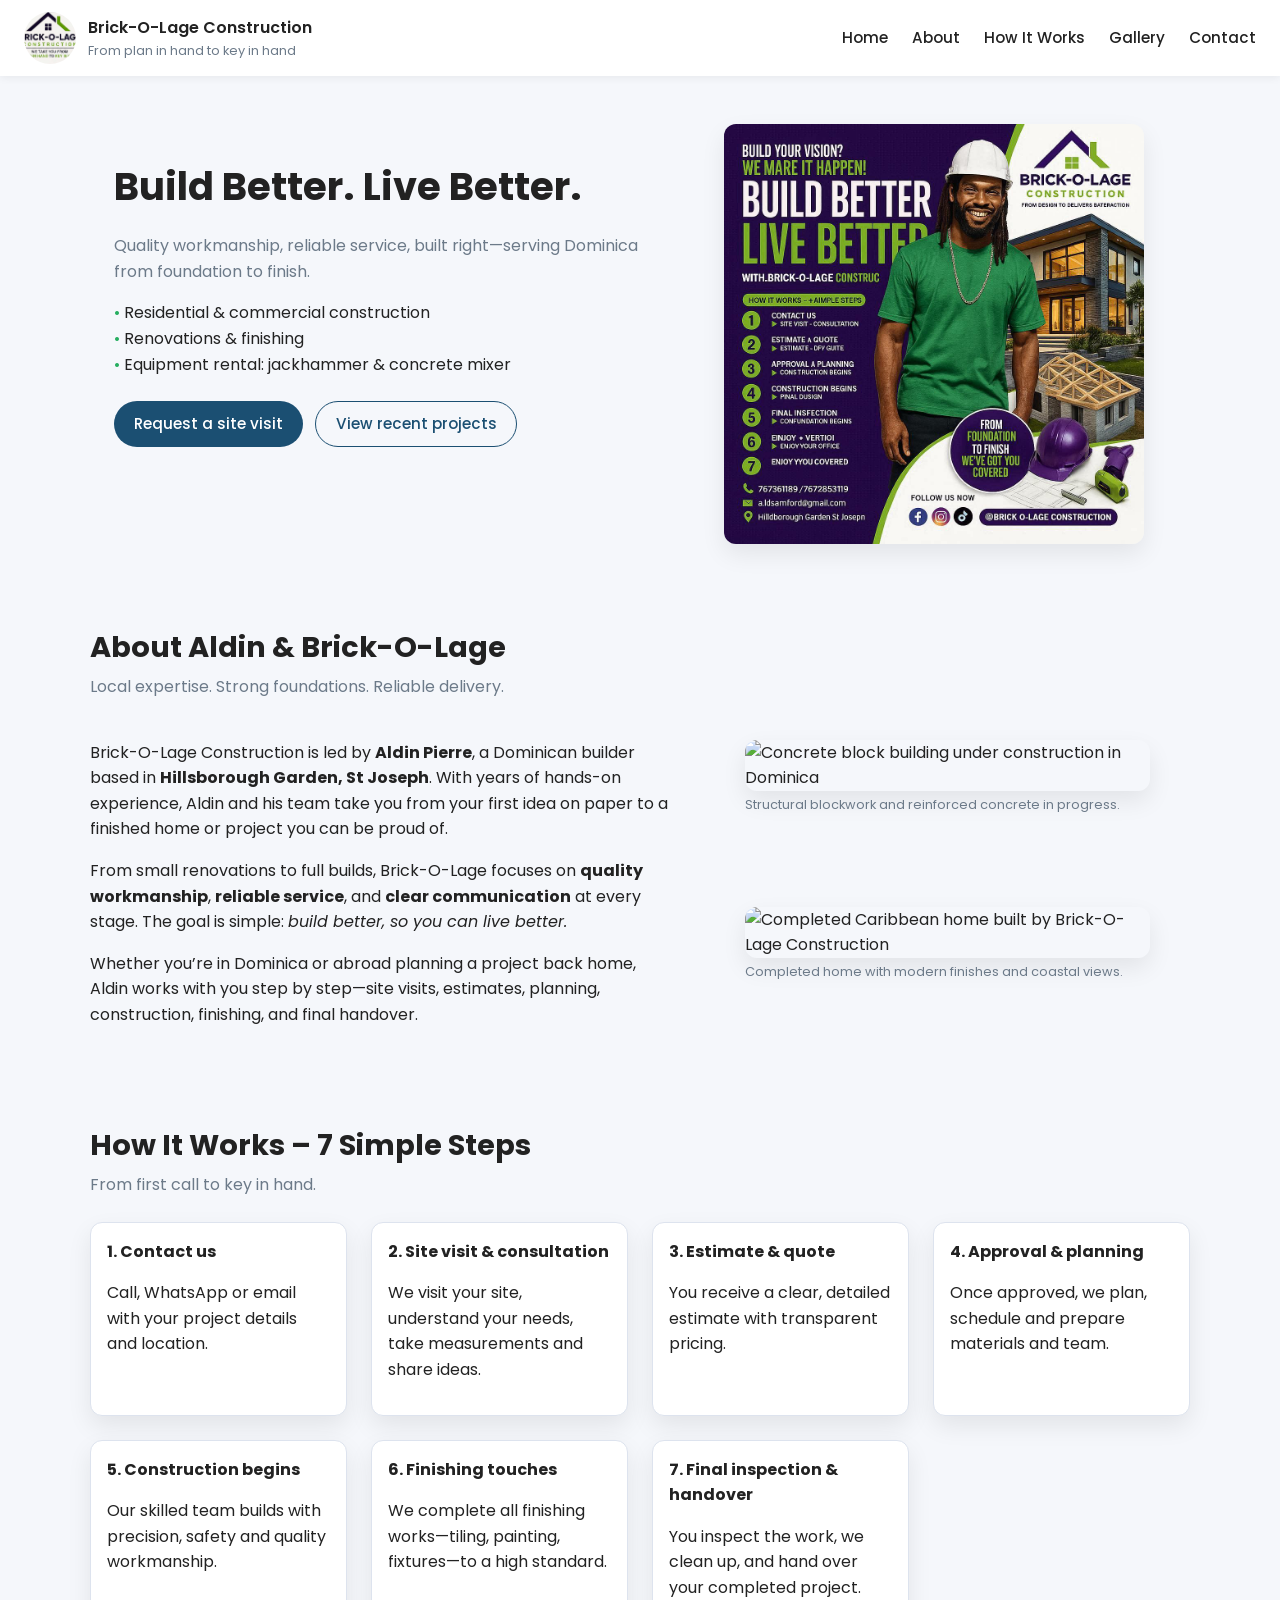
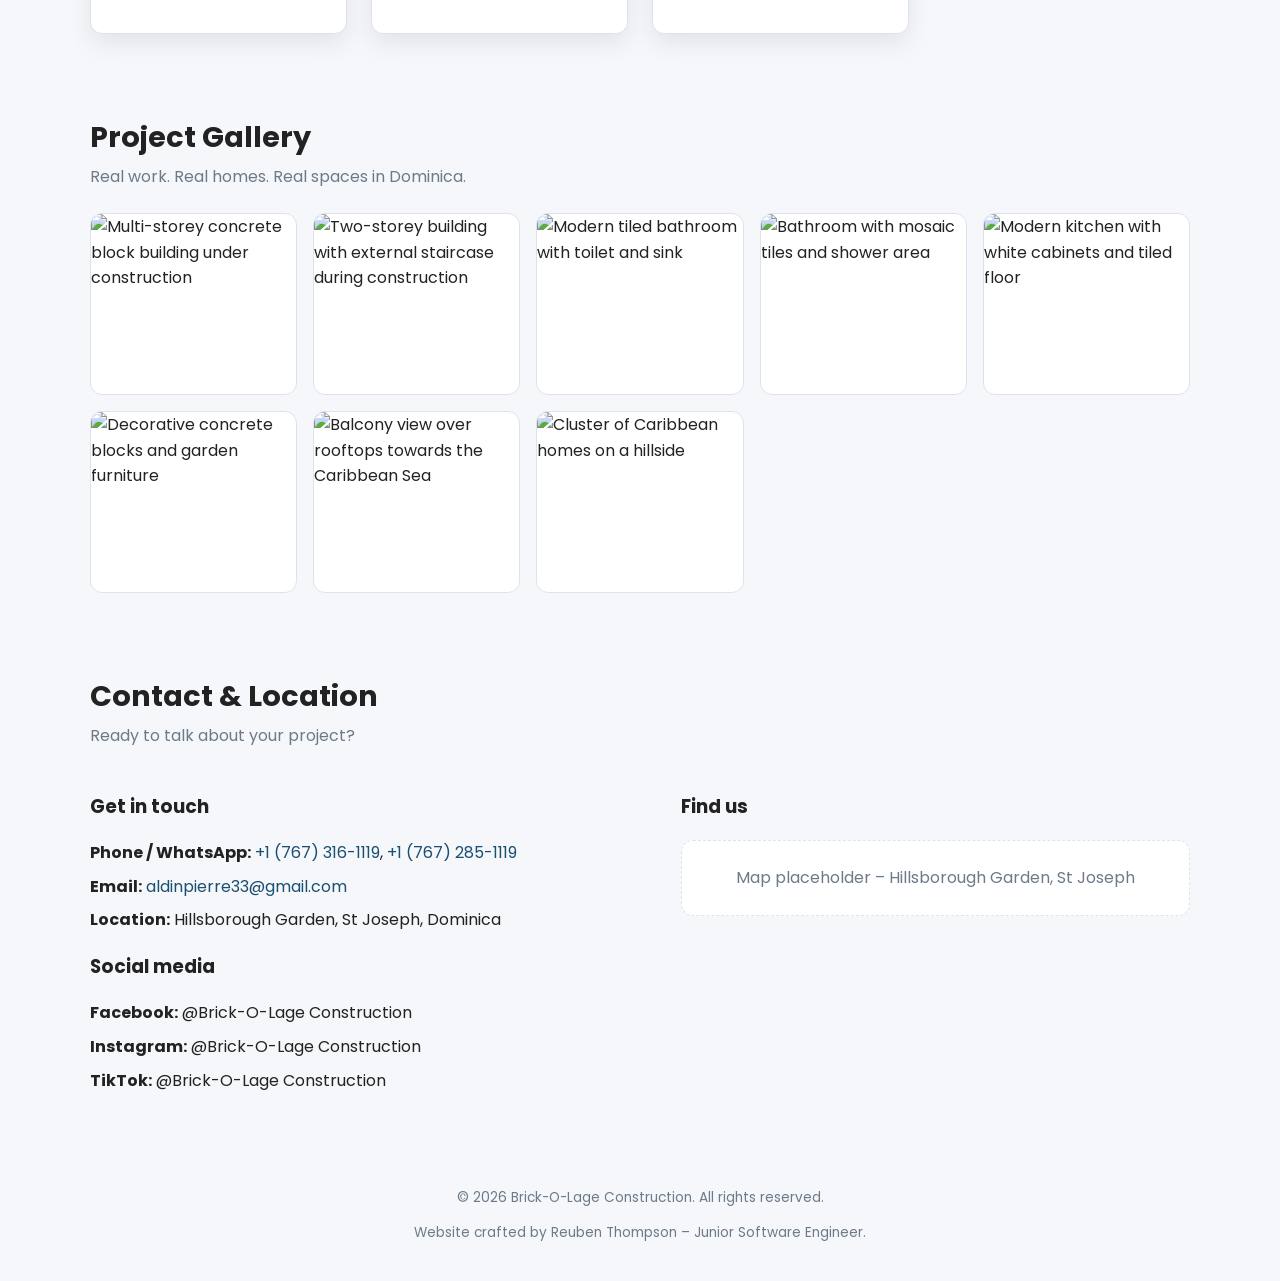
==== index.html @ b5d7af3f "initial commit" ====
<!DOCTYPE html>
<html lang="en">
<head>
  <meta charset="UTF-8" />
  <meta name="viewport" content="width=device-width, initial-scale=1.0" />
  <title>Brick-O-Lage Construction | Dominica</title>
  <meta name="description" content="Brick-O-Lage Construction in Dominica. Quality workmanship, reliable service, from plan in hand to key in hand." />

  <!-- Basic fonts -->
  <link rel="preconnect" href="https://fonts.googleapis.com">
  <link rel="preconnect" href="https://fonts.gstatic.com" crossorigin>
  <link href="https://fonts.googleapis.com/css2?family=Poppins:wght@300;400;500;600;700&display=swap" rel="stylesheet">

  <link rel="stylesheet" href="styles.css" />
</head>
<body>
  <header class="site-header">
    <div class="logo-area">
      <!-- Replace src with your logo image file name -->
      <img src="imgs/logo.jpeg" alt="Brick-O-Lage Construction logo" class="logo-img">
      <div class="logo-text">
        <span class="brand-name">Brick-O-Lage Construction</span>
        <span class="brand-tagline">From plan in hand to key in hand</span>
      </div>
    </div>

    <button class="nav-toggle" aria-label="Open navigation menu" aria-expanded="false">
      <span class="nav-toggle-bar"></span>
      <span class="nav-toggle-bar"></span>
      <span class="nav-toggle-bar"></span>
    </button>

    <nav class="main-nav" aria-label="Primary">
      <ul>
        <li><a href="#home">Home</a></li>
        <li><a href="#about">About</a></li>
        <li><a href="#steps">How It Works</a></li>
        <li><a href="#gallery">Gallery</a></li>
        <li><a href="#contact">Contact</a></li>
      </ul>
    </nav>
  </header>

  <main>
    <!-- HERO / HOME -->
    <section id="home" class="hero" aria-labelledby="hero-title">
      <div class="hero-content">
        <h1 id="hero-title">Build Better. Live Better.</h1>
        <p class="hero-subtitle">
          Quality workmanship, reliable service, built right—serving Dominica from foundation to finish.
        </p>
        <ul class="hero-highlights">
          <li>Residential & commercial construction</li>
          <li>Renovations & finishing</li>
          <li>Equipment rental: jackhammer & concrete mixer</li>
        </ul>
        <div class="hero-cta">
          <a href="#contact" class="btn btn-primary">Request a site visit</a>
          <a href="#gallery" class="btn btn-outline">View recent projects</a>
        </div>
      </div>

      <div class="hero-image">
        <!-- Use one of the promo posters or a strong project photo -->
        <img src="imgs/aldin-ai-flyer.jpg" alt="Brick-O-Lage Construction promotional poster showing quality workmanship and 7 simple steps">
      </div>
    </section>

    <!-- ABOUT -->
    <section id="about" class="section about" aria-labelledby="about-title">
      <div class="section-inner">
        <div class="section-header">
          <h2 id="about-title">About Aldin & Brick-O-Lage</h2>
          <p class="section-tagline">Local expertise. Strong foundations. Reliable delivery.</p>
        </div>

        <div class="about-grid">
          <div class="about-text">
            <p>
              Brick-O-Lage Construction is led by <strong>Aldin Pierre</strong>, a Dominican builder
              based in <strong>Hillsborough Garden, St Joseph</strong>. With years of hands-on experience,
              Aldin and his team take you from your first idea on paper to a finished home or project
              you can be proud of.
            </p>
            <p>
              From small renovations to full builds, Brick-O-Lage focuses on
              <strong>quality workmanship</strong>, <strong>reliable service</strong>, and
              <strong>clear communication</strong> at every stage. The goal is simple:
              <em>build better, so you can live better.</em>
            </p>
            <p>
              Whether you’re in Dominica or abroad planning a project back home, Aldin works with you
              step by step—site visits, estimates, planning, construction, finishing, and final handover.
            </p>
          </div>

          <div class="about-image-group">
            <figure class="about-image">
              <img src="images/site-under-construction-1.jpg" alt="Concrete block building under construction in Dominica">
              <figcaption>Structural blockwork and reinforced concrete in progress.</figcaption>
            </figure>
            <figure class="about-image">
              <img src="images/finished-home-1.jpg" alt="Completed Caribbean home built by Brick-O-Lage Construction">
              <figcaption>Completed home with modern finishes and coastal views.</figcaption>
            </figure>
          </div>
        </div>
      </div>
    </section>

    <!-- 7 SIMPLE STEPS -->
    <section id="steps" class="section steps" aria-labelledby="steps-title">
      <div class="section-inner">
        <div class="section-header">
          <h2 id="steps-title">How It Works – 7 Simple Steps</h2>
          <p class="section-tagline">From first call to key in hand.</p>
        </div>

        <ol class="steps-list">
          <li>
            <h3>1. Contact us</h3>
            <p>Call, WhatsApp or email with your project details and location.</p>
          </li>
          <li>
            <h3>2. Site visit & consultation</h3>
            <p>We visit your site, understand your needs, take measurements and share ideas.</p>
          </li>
          <li>
            <h3>3. Estimate & quote</h3>
            <p>You receive a clear, detailed estimate with transparent pricing.</p>
          </li>
          <li>
            <h3>4. Approval & planning</h3>
            <p>Once approved, we plan, schedule and prepare materials and team.</p>
          </li>
          <li>
            <h3>5. Construction begins</h3>
            <p>Our skilled team builds with precision, safety and quality workmanship.</p>
          </li>
          <li>
            <h3>6. Finishing touches</h3>
            <p>We complete all finishing works—tiling, painting, fixtures—to a high standard.</p>
          </li>
          <li>
            <h3>7. Final inspection & handover</h3>
            <p>You inspect the work, we clean up, and hand over your completed project.</p>
          </li>
        </ol>
      </div>
    </section>

    <!-- GALLERY -->
    <section id="gallery" class="section gallery" aria-labelledby="gallery-title">
      <div class="section-inner">
        <div class="section-header">
          <h2 id="gallery-title">Project Gallery</h2>
          <p class="section-tagline">Real work. Real homes. Real spaces in Dominica.</p>
        </div>

        <div class="gallery-grid">
          <!-- Use your uploaded images, mapped to filenames in /images -->
          <figure class="gallery-item">
            <img src="images/construction-structure-1.jpg" alt="Multi-storey concrete block building under construction">
          </figure>
          <figure class="gallery-item">
            <img src="images/construction-structure-2.jpg" alt="Two-storey building with external staircase during construction">
          </figure>
          <figure class="gallery-item">
            <img src="images/interior-bathroom-1.jpg" alt="Modern tiled bathroom with toilet and sink">
          </figure>
          <figure class="gallery-item">
            <img src="images/interior-bathroom-2.jpg" alt="Bathroom with mosaic tiles and shower area">
          </figure>
          <figure class="gallery-item">
            <img src="images/interior-kitchen-1.jpg" alt="Modern kitchen with white cabinets and tiled floor">
          </figure>
          <figure class="gallery-item">
            <img src="images-decorative-blocks-1.jpg" alt="Decorative concrete blocks and garden furniture">
          </figure>
          <figure class="gallery-item">
            <img src="images-coastal-view-1.jpg" alt="Balcony view over rooftops towards the Caribbean Sea">
          </figure>
          <figure class="gallery-item">
            <img src="images-residential-homes-1.jpg" alt="Cluster of Caribbean homes on a hillside">
          </figure>
        </div>
      </div>

      <!-- Lightbox modal -->
      <div class="lightbox" aria-hidden="true">
        <button class="lightbox-close" aria-label="Close image">&times;</button>
        <img src="" alt="" class="lightbox-image">
      </div>
    </section>

    <!-- CONTACT -->
    <section id="contact" class="section contact" aria-labelledby="contact-title">
      <div class="section-inner">
        <div class="section-header">
          <h2 id="contact-title">Contact & Location</h2>
          <p class="section-tagline">Ready to talk about your project?</p>
        </div>

        <div class="contact-grid">
          <div class="contact-details">
            <h3>Get in touch</h3>
            <ul class="contact-list">
              <li>
                <strong>Phone / WhatsApp:</strong>
                <a href="tel:+17673161119">+1 (767) 316-1119</a>,
                <a href="tel:+17672851119">+1 (767) 285-1119</a>
              </li>
              <li>
                <strong>Email:</strong>
                <a href="mailto:aldinpierre33@gmail.com">aldinpierre33@gmail.com</a>
              </li>
              <li>
                <strong>Location:</strong>
                Hillsborough Garden, St Joseph, Dominica
              </li>
            </ul>

            <h3>Social media</h3>
            <ul class="social-list">
              <li><strong>Facebook:</strong> @Brick-O-Lage Construction</li>
              <li><strong>Instagram:</strong> @Brick-O-Lage Construction</li>
              <li><strong>TikTok:</strong> @Brick-O-Lage Construction</li>
            </ul>
          </div>

          <div class="contact-map">
            <h3>Find us</h3>
            <!-- You can later embed a real Google Map iframe -->
            <div class="map-placeholder" aria-hidden="true">
              <span>Map placeholder – Hillsborough Garden, St Joseph</span>
            </div>
          </div>
        </div>
      </div>
    </section>
  </main>

  <footer class="site-footer">
    <p>&copy; <span id="year"></span> Brick-O-Lage Construction. All rights reserved.</p>
    <p>Website crafted by Reuben Thompson – Junior Software Engineer.</p>
  </footer>

  <script src="script.js"></script>
</body>
</html>
---- styles.css ----
:root {
  --color-bg: #f5f7fb;
  --color-surface: #ffffff;
  --color-primary: #1b4f72; /* deep blue */
  --color-accent: #27ae60;  /* green */
  --color-text: #222222;
  --color-muted: #6c7a89;
  --color-border: #dde3ee;

  --radius-sm: 6px;
  --radius-md: 12px;
  --shadow-soft: 0 10px 25px rgba(0, 0, 0, 0.08);
}

*,
*::before,
*::after {
  box-sizing: border-box;
}

html {
  scroll-behavior: smooth;
}

body {
  margin: 0;
  font-family: "Poppins", system-ui, -apple-system, BlinkMacSystemFont, "Segoe UI", sans-serif;
  background-color: var(--color-bg);
  color: var(--color-text);
  line-height: 1.6;
}

/* HEADER & NAV */

.site-header {
  position: sticky;
  top: 0;
  z-index: 1000;
  display: flex;
  align-items: center;
  justify-content: space-between;
  padding: 0.75rem 1.5rem;
  background-color: var(--color-surface);
  box-shadow: 0 2px 8px rgba(0, 0, 0, 0.06);
}

.logo-area {
  display: flex;
  align-items: center;
  gap: 0.75rem;
}

.logo-img {
  width: 52px;
  height: 52px;
  border-radius: 50%;
  object-fit: cover;
}

.logo-text {
  display: flex;
  flex-direction: column;
}

.brand-name {
  font-weight: 600;
  font-size: 1rem;
}

.brand-tagline {
  font-size: 0.8rem;
  color: var(--color-muted);
}

.main-nav ul {
  display: flex;
  align-items: center;
  gap: 1.5rem;
  list-style: none;
  margin: 0;
  padding: 0;
}

.main-nav a {
  text-decoration: none;
  color: var(--color-text);
  font-weight: 500;
  font-size: 0.95rem;
}

.main-nav a:hover,
.main-nav a:focus {
  color: var(--color-primary);
}

/* Hamburger */

.nav-toggle {
  display: none;
  background: none;
  border: none;
  padding: 0.4rem;
  cursor: pointer;
}

.nav-toggle-bar {
  display: block;
  width: 22px;
  height: 2px;
  margin: 4px 0;
  background-color: var(--color-text);
  border-radius: 999px;
}

/* HERO */

.hero {
  display: grid;
  grid-template-columns: minmax(0, 1.2fr) minmax(0, 1fr);
  gap: 2rem;
  padding: 3rem 1.5rem 2.5rem;
  max-width: 1100px;
  margin: 0 auto;
}

.hero-content h1 {
  font-size: clamp(2.2rem, 3vw, 2.8rem);
  margin-bottom: 0.5rem;
}

.hero-subtitle {
  color: var(--color-muted);
  margin-bottom: 1rem;
}

.hero-highlights {
  list-style: none;
  padding: 0;
  margin: 0 0 1.5rem;
  color: var(--color-text);
}

.hero-highlights li::before {
  content: "• ";
  color: var(--color-accent);
}

.hero-cta {
  display: flex;
  flex-wrap: wrap;
  gap: 0.75rem;
}

.btn {
  display: inline-flex;
  align-items: center;
  justify-content: center;
  padding: 0.6rem 1.2rem;
  border-radius: 999px;
  font-weight: 500;
  font-size: 0.95rem;
  text-decoration: none;
  border: 1px solid transparent;
  cursor: pointer;
}

.btn-primary {
  background-color: var(--color-primary);
  color: #ffffff;
}

.btn-outline {
  background-color: transparent;
  color: var(--color-primary);
  border-color: var(--color-primary);
}

.btn:hover,
.btn:focus {
  filter: brightness(1.05);
}

.hero-image {
  display: flex;
  align-items: center;
  justify-content: center;
}

.hero-image img {
  width: 100%;
  max-width: 420px;
  border-radius: var(--radius-md);
  box-shadow: var(--shadow-soft);
}

/* SECTIONS */

.section {
  padding: 2.5rem 1.5rem;
}

.section-inner {
  max-width: 1100px;
  margin: 0 auto;
}

.section-header {
  margin-bottom: 1.5rem;
}

.section-header h2 {
  font-size: 1.8rem;
  margin: 0 0 0.25rem;
}

.section-tagline {
  margin: 0;
  color: var(--color-muted);
}

/* ABOUT */

.about-grid {
  display: grid;
  grid-template-columns: minmax(0, 1.2fr) minmax(0, 1fr);
  gap: 2rem;
}

.about-text p {
  margin-bottom: 0.9rem;
}

.about-image-group {
  display: grid;
  gap: 1rem;
}

.about-image img {
  width: 100%;
  border-radius: var(--radius-md);
  box-shadow: var(--shadow-soft);
}

.about-image figcaption {
  font-size: 0.8rem;
  color: var(--color-muted);
  margin-top: 0.25rem;
}

/* STEPS */

.steps-list {
  list-style: none;
  padding: 0;
  margin: 0;
  display: grid;
  grid-template-columns: repeat(auto-fit, minmax(220px, 1fr));
  gap: 1.5rem;
}

.steps-list li {
  background-color: var(--color-surface);
  border-radius: var(--radius-md);
  padding: 1rem;
  box-shadow: var(--shadow-soft);
  border: 1px solid var(--color-border);
}

.steps-list h3 {
  margin-top: 0;
  margin-bottom: 0.4rem;
  font-size: 1rem;
}

/* GALLERY */

.gallery-grid {
  display: grid;
  grid-template-columns: repeat(auto-fit, minmax(180px, 1fr));
  gap: 1rem;
}

.gallery-item {
  margin: 0;
  border-radius: var(--radius-md);
  overflow: hidden;
  cursor: pointer;
  border: 1px solid var(--color-border);
  background-color: var(--color-surface);
}

.gallery-item img {
  width: 100%;
  height: 180px;
  object-fit: cover;
  display: block;
  transition: transform 0.2s ease, filter 0.2s ease;
}

.gallery-item:hover img,
.gallery-item:focus-within img {
  transform: scale(1.03);
  filter: brightness(1.05);
}

/* Lightbox */

.lightbox {
  position: fixed;
  inset: 0;
  background-color: rgba(0, 0, 0, 0.7);
  display: none;
  align-items: center;
  justify-content: center;
  padding: 1rem;
}

.lightbox-image {
  max-width: 90vw;
  max-height: 80vh;
  border-radius: var(--radius-md);
  box-shadow: var(--shadow-soft);
  background-color: #000;
}

.lightbox-close {
  position: absolute;
  top: 1rem;
  right: 1rem;
  background: none;
  border: none;
  color: #ffffff;
  font-size: 2rem;
  cursor: pointer;
}

/* CONTACT */

.contact-grid {
  display: grid;
  grid-template-columns: minmax(0, 1.1fr) minmax(0, 1fr);
  gap: 2rem;
}

.contact-list,
.social-list {
  list-style: none;
  padding: 0;
  margin: 0 0 1rem;
}

.contact-list li,
.social-list li {
  margin-bottom: 0.5rem;
}

.contact-list a {
  color: var(--color-primary);
  text-decoration: none;
}

.contact-list a:hover,
.contact-list a:focus {
  text-decoration: underline;
}

.map-placeholder {
  border-radius: var(--radius-md);
  border: 1px dashed var(--color-border);
  padding: 1.5rem;
  text-align: center;
  color: var(--color-muted);
  background-color: var(--color-surface);
}

/* FOOTER */

.site-footer {
  padding: 1.5rem;
  text-align: center;
  font-size: 0.85rem;
  color: var(--color-muted);
}

/* RESPONSIVE NAV & LAYOUT */

@media (max-width: 768px) {
  .main-nav {
    position: absolute;
    top: 100%;
    right: 0;
    left: 0;
    background-color: var(--color-surface);
    box-shadow: 0 4px 12px rgba(0, 0, 0, 0.08);
    transform: translateY(-10px);
    opacity: 0;
    pointer-events: none;
    transition: opacity 0.2s ease, transform 0.2s ease;
  }

  .main-nav ul {
    flex-direction: column;
    padding: 0.75rem 1.5rem 1rem;
  }

  .main-nav a {
    padding: 0.4rem 0;
  }

  .main-nav.is-open {
    opacity: 1;
    pointer-events: auto;
    transform: translateY(0);
  }

  .nav-toggle {
    display: inline-block;
  }

  .hero,
  .about-grid,
  .contact-grid {
    grid-template-columns: minmax(0, 1fr);
  }

  .hero {
    padding-top: 2rem;
  }
}

@media (max-width: 480px) {
  .hero-content h1 {
    font-size: 1.9rem;
  }

  .section {
    padding: 2rem 1rem;
  }
}
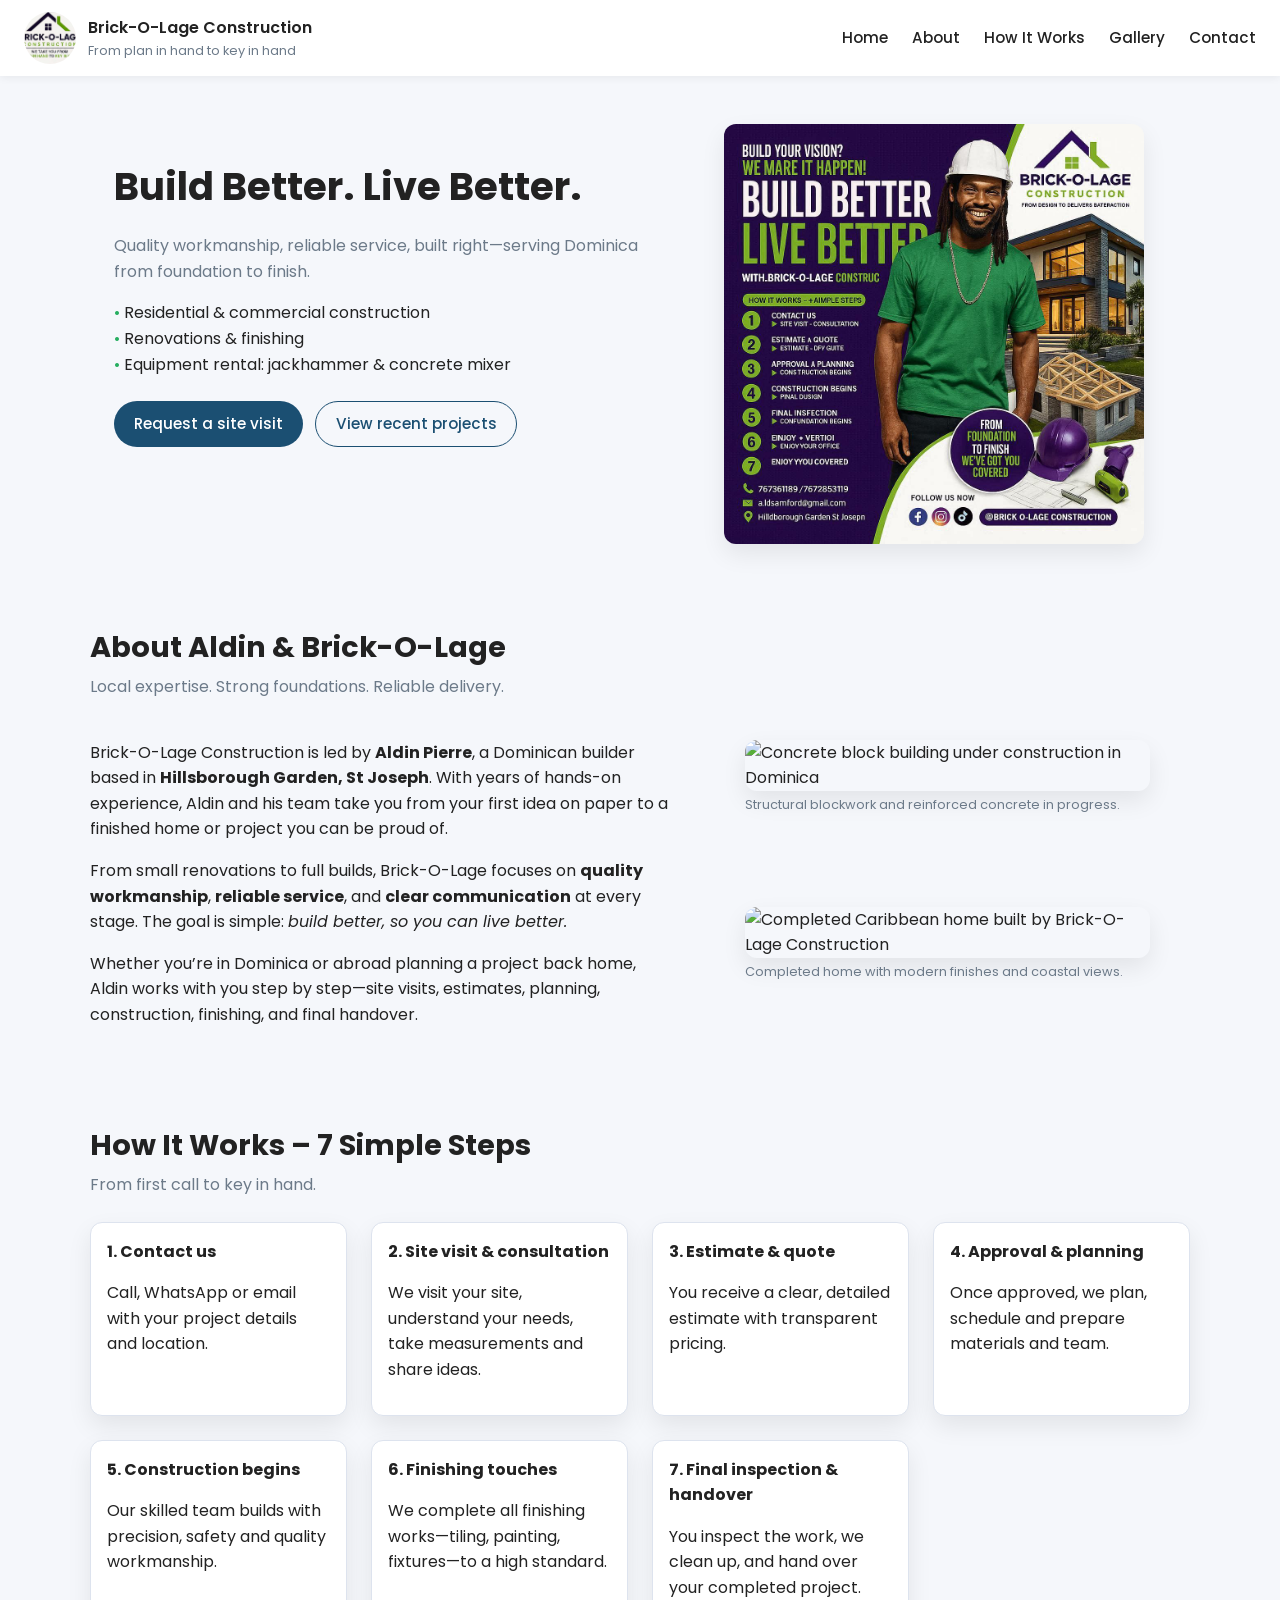
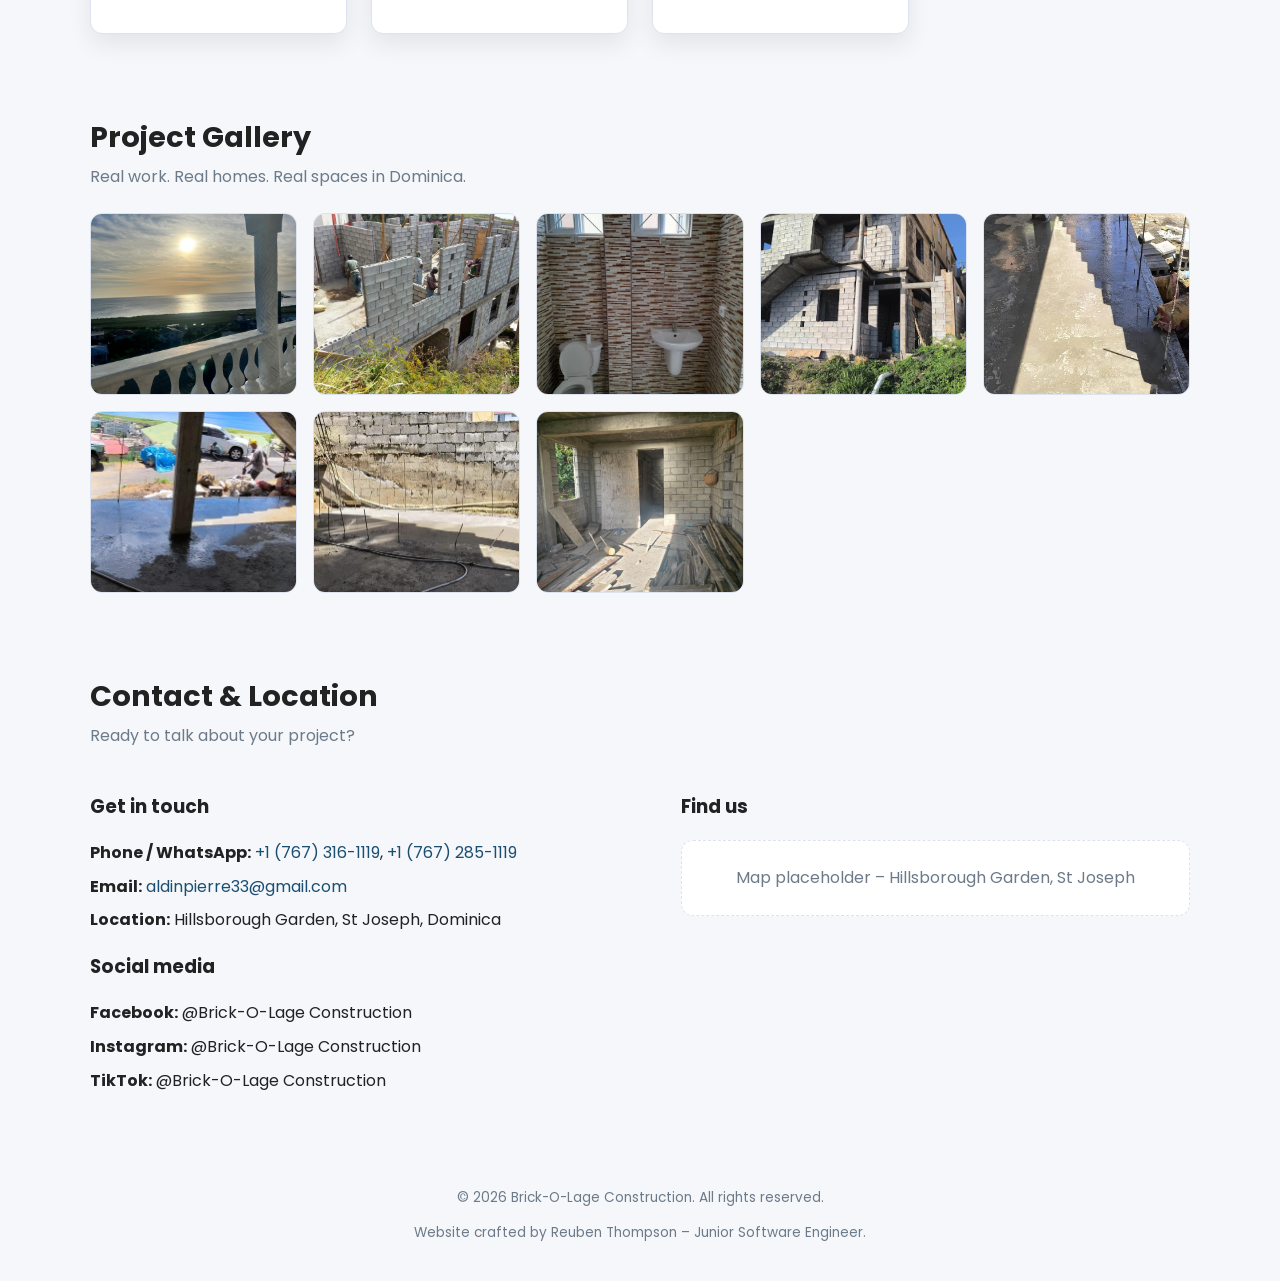
==== commit ea5e8381: "added some photos to the gallery" ====
--- a/index.html
+++ b/index.html
@@ -160,28 +160,28 @@
         <div class="gallery-grid">
           <!-- Use your uploaded images, mapped to filenames in /images -->
           <figure class="gallery-item">
-            <img src="images/construction-structure-1.jpg" alt="Multi-storey concrete block building under construction">
-          </figure>
-          <figure class="gallery-item">
-            <img src="images/construction-structure-2.jpg" alt="Two-storey building with external staircase during construction">
-          </figure>
-          <figure class="gallery-item">
-            <img src="images/interior-bathroom-1.jpg" alt="Modern tiled bathroom with toilet and sink">
-          </figure>
-          <figure class="gallery-item">
-            <img src="images/interior-bathroom-2.jpg" alt="Bathroom with mosaic tiles and shower area">
-          </figure>
-          <figure class="gallery-item">
-            <img src="images/interior-kitchen-1.jpg" alt="Modern kitchen with white cabinets and tiled floor">
-          </figure>
-          <figure class="gallery-item">
-            <img src="images-decorative-blocks-1.jpg" alt="Decorative concrete blocks and garden furniture">
-          </figure>
-          <figure class="gallery-item">
-            <img src="images-coastal-view-1.jpg" alt="Balcony view over rooftops towards the Caribbean Sea">
-          </figure>
-          <figure class="gallery-item">
-            <img src="images-residential-homes-1.jpg" alt="Cluster of Caribbean homes on a hillside">
+            <img src="imgs/balcony_sunset_view_top.jpeg" alt="Multi-storey concrete block building under construction">
+          </figure>
+          <figure class="gallery-item">
+            <img src="imgs/builders_concrete_building_progress.jpeg" alt="Two-storey building with external staircase during construction">
+          </figure>
+          <figure class="gallery-item">
+            <img src="imgs/en_suite_bathroom_top_floor.jpeg" alt="Modern tiled bathroom with toilet and sink">
+          </figure>
+          <figure class="gallery-item">
+            <img src="imgs/ground_&_second_floor_progress-12-05-2026.jpeg" alt="Bathroom with mosaic tiles and shower area">
+          </figure>
+          <figure class="gallery-item">
+            <img src="imgs/ground_floor_concrete_paving-22-04-2026.jpeg" alt="Modern kitchen with white cabinets and tiled floor">
+          </figure>
+          <figure class="gallery-item">
+            <img src="imgs/ground_floor_concrete_paving_sea_view-22-04-2026.jpeg" alt="Decorative concrete blocks and garden furniture">
+          </figure>
+          <figure class="gallery-item">
+            <img src="imgs/ground_floor_foundation.jpeg" alt="Balcony view over rooftops towards the Caribbean Sea">
+          </figure>
+          <figure class="gallery-item">
+            <img src="imgs/ground_floor_inside_progress-25-03-2025.jpeg" alt="Cluster of Caribbean homes on a hillside">
           </figure>
         </div>
       </div>
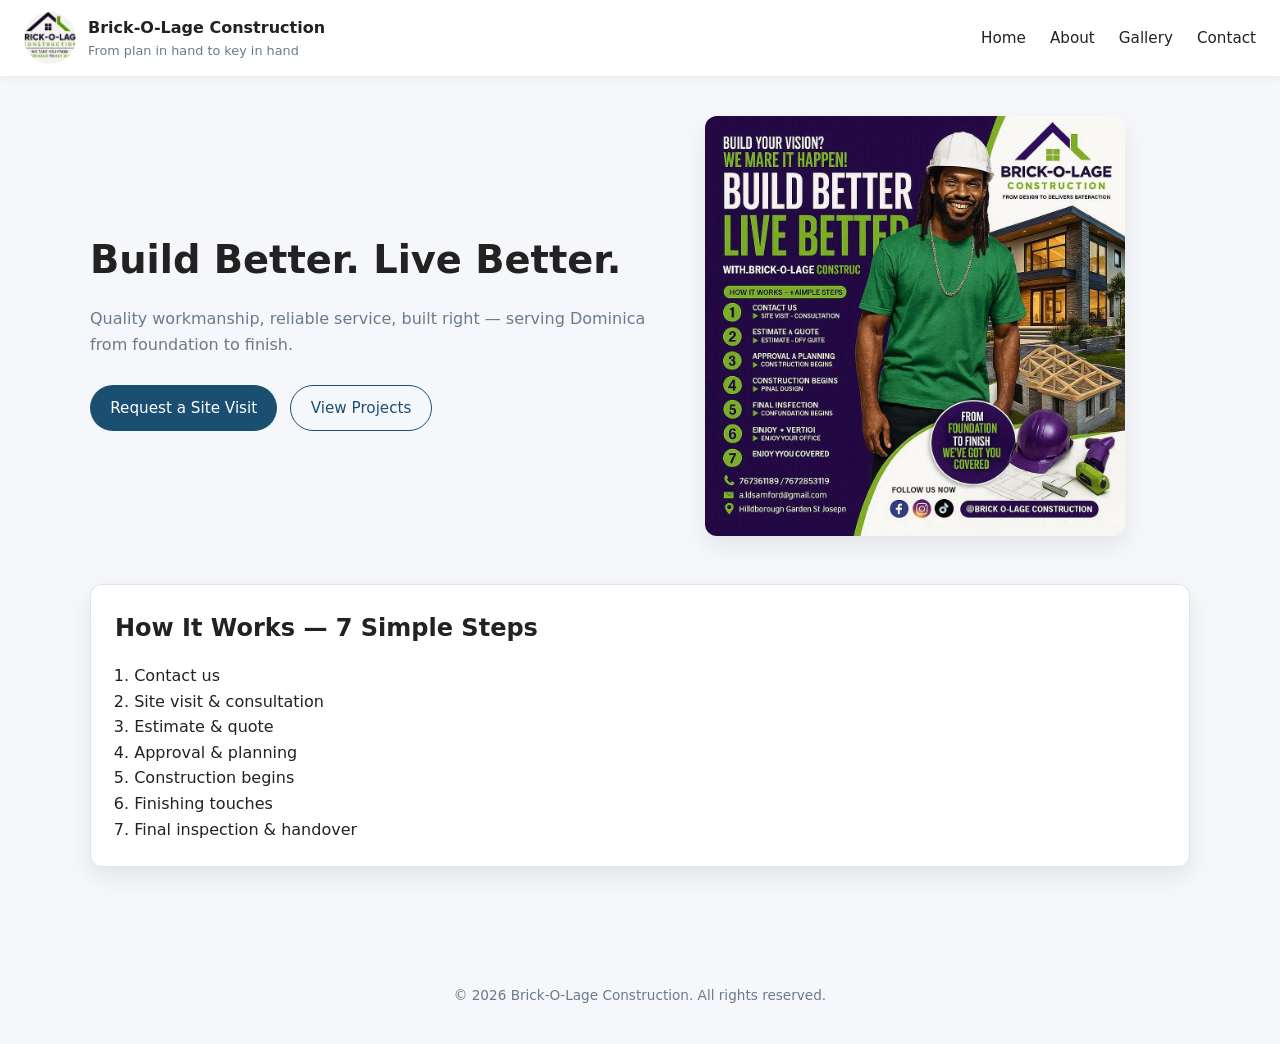
==== commit cadac3e1: "added a site map" ====
--- a/index.html
+++ b/index.html
@@ -3,246 +3,64 @@
 <head>
   <meta charset="UTF-8" />
   <meta name="viewport" content="width=device-width, initial-scale=1.0" />
-  <title>Brick-O-Lage Construction | Dominica</title>
-  <meta name="description" content="Brick-O-Lage Construction in Dominica. Quality workmanship, reliable service, from plan in hand to key in hand." />
-
-  <!-- Basic fonts -->
-  <link rel="preconnect" href="https://fonts.googleapis.com">
-  <link rel="preconnect" href="https://fonts.gstatic.com" crossorigin>
-  <link href="https://fonts.googleapis.com/css2?family=Poppins:wght@300;400;500;600;700&display=swap" rel="stylesheet">
-
+  <title>Brick‑O‑Lage Construction | Dominica</title>
   <link rel="stylesheet" href="styles.css" />
 </head>
 <body>
   <header class="site-header">
     <div class="logo-area">
-      <!-- Replace src with your logo image file name -->
-      <img src="imgs/logo.jpeg" alt="Brick-O-Lage Construction logo" class="logo-img">
+      <img src="imgs/logo.jpeg" alt="Brick‑O‑Lage Construction logo" class="logo-img">
       <div class="logo-text">
-        <span class="brand-name">Brick-O-Lage Construction</span>
+        <span class="brand-name">Brick‑O‑Lage Construction</span>
         <span class="brand-tagline">From plan in hand to key in hand</span>
       </div>
     </div>
 
-    <button class="nav-toggle" aria-label="Open navigation menu" aria-expanded="false">
+    <button class="nav-toggle" aria-label="Open menu" aria-expanded="false">
       <span class="nav-toggle-bar"></span>
       <span class="nav-toggle-bar"></span>
       <span class="nav-toggle-bar"></span>
     </button>
 
-    <nav class="main-nav" aria-label="Primary">
+    <nav class="main-nav">
       <ul>
-        <li><a href="#home">Home</a></li>
-        <li><a href="#about">About</a></li>
-        <li><a href="#steps">How It Works</a></li>
-        <li><a href="#gallery">Gallery</a></li>
-        <li><a href="#contact">Contact</a></li>
+        <li><a href="index.html">Home</a></li>
+        <li><a href="about.html">About</a></li>
+        <li><a href="gallery.html">Gallery</a></li>
+        <li><a href="contact.html">Contact</a></li>
       </ul>
     </nav>
   </header>
 
   <main>
-    <!-- HERO / HOME -->
-    <section id="home" class="hero" aria-labelledby="hero-title">
+    <section class="hero">
       <div class="hero-content">
-        <h1 id="hero-title">Build Better. Live Better.</h1>
-        <p class="hero-subtitle">
-          Quality workmanship, reliable service, built right—serving Dominica from foundation to finish.
-        </p>
-        <ul class="hero-highlights">
-          <li>Residential & commercial construction</li>
-          <li>Renovations & finishing</li>
-          <li>Equipment rental: jackhammer & concrete mixer</li>
-        </ul>
-        <div class="hero-cta">
-          <a href="#contact" class="btn btn-primary">Request a site visit</a>
-          <a href="#gallery" class="btn btn-outline">View recent projects</a>
-        </div>
+        <h1>Build Better. Live Better.</h1>
+        <p>Quality workmanship, reliable service, built right — serving Dominica from foundation to finish.</p>
+        <a href="contact.html" class="btn btn-primary">Request a Site Visit</a>
+        <a href="gallery.html" class="btn btn-outline">View Projects</a>
       </div>
-
       <div class="hero-image">
-        <!-- Use one of the promo posters or a strong project photo -->
-        <img src="imgs/aldin-ai-flyer.jpg" alt="Brick-O-Lage Construction promotional poster showing quality workmanship and 7 simple steps">
+        <img src="imgs/aldin-ai-flyer.jpg" alt="Brick‑O‑Lage promotional poster">
       </div>
     </section>
 
-    <!-- ABOUT -->
-    <section id="about" class="section about" aria-labelledby="about-title">
-      <div class="section-inner">
-        <div class="section-header">
-          <h2 id="about-title">About Aldin & Brick-O-Lage</h2>
-          <p class="section-tagline">Local expertise. Strong foundations. Reliable delivery.</p>
-        </div>
-
-        <div class="about-grid">
-          <div class="about-text">
-            <p>
-              Brick-O-Lage Construction is led by <strong>Aldin Pierre</strong>, a Dominican builder
-              based in <strong>Hillsborough Garden, St Joseph</strong>. With years of hands-on experience,
-              Aldin and his team take you from your first idea on paper to a finished home or project
-              you can be proud of.
-            </p>
-            <p>
-              From small renovations to full builds, Brick-O-Lage focuses on
-              <strong>quality workmanship</strong>, <strong>reliable service</strong>, and
-              <strong>clear communication</strong> at every stage. The goal is simple:
-              <em>build better, so you can live better.</em>
-            </p>
-            <p>
-              Whether you’re in Dominica or abroad planning a project back home, Aldin works with you
-              step by step—site visits, estimates, planning, construction, finishing, and final handover.
-            </p>
-          </div>
-
-          <div class="about-image-group">
-            <figure class="about-image">
-              <img src="images/site-under-construction-1.jpg" alt="Concrete block building under construction in Dominica">
-              <figcaption>Structural blockwork and reinforced concrete in progress.</figcaption>
-            </figure>
-            <figure class="about-image">
-              <img src="images/finished-home-1.jpg" alt="Completed Caribbean home built by Brick-O-Lage Construction">
-              <figcaption>Completed home with modern finishes and coastal views.</figcaption>
-            </figure>
-          </div>
-        </div>
-      </div>
-    </section>
-
-    <!-- 7 SIMPLE STEPS -->
-    <section id="steps" class="section steps" aria-labelledby="steps-title">
-      <div class="section-inner">
-        <div class="section-header">
-          <h2 id="steps-title">How It Works – 7 Simple Steps</h2>
-          <p class="section-tagline">From first call to key in hand.</p>
-        </div>
-
-        <ol class="steps-list">
-          <li>
-            <h3>1. Contact us</h3>
-            <p>Call, WhatsApp or email with your project details and location.</p>
-          </li>
-          <li>
-            <h3>2. Site visit & consultation</h3>
-            <p>We visit your site, understand your needs, take measurements and share ideas.</p>
-          </li>
-          <li>
-            <h3>3. Estimate & quote</h3>
-            <p>You receive a clear, detailed estimate with transparent pricing.</p>
-          </li>
-          <li>
-            <h3>4. Approval & planning</h3>
-            <p>Once approved, we plan, schedule and prepare materials and team.</p>
-          </li>
-          <li>
-            <h3>5. Construction begins</h3>
-            <p>Our skilled team builds with precision, safety and quality workmanship.</p>
-          </li>
-          <li>
-            <h3>6. Finishing touches</h3>
-            <p>We complete all finishing works—tiling, painting, fixtures—to a high standard.</p>
-          </li>
-          <li>
-            <h3>7. Final inspection & handover</h3>
-            <p>You inspect the work, we clean up, and hand over your completed project.</p>
-          </li>
-        </ol>
-      </div>
-    </section>
-
-    <!-- GALLERY -->
-    <section id="gallery" class="section gallery" aria-labelledby="gallery-title">
-      <div class="section-inner">
-        <div class="section-header">
-          <h2 id="gallery-title">Project Gallery</h2>
-          <p class="section-tagline">Real work. Real homes. Real spaces in Dominica.</p>
-        </div>
-
-        <div class="gallery-grid">
-          <!-- Use your uploaded images, mapped to filenames in /images -->
-          <figure class="gallery-item">
-            <img src="imgs/balcony_sunset_view_top.jpeg" alt="Multi-storey concrete block building under construction">
-          </figure>
-          <figure class="gallery-item">
-            <img src="imgs/builders_concrete_building_progress.jpeg" alt="Two-storey building with external staircase during construction">
-          </figure>
-          <figure class="gallery-item">
-            <img src="imgs/en_suite_bathroom_top_floor.jpeg" alt="Modern tiled bathroom with toilet and sink">
-          </figure>
-          <figure class="gallery-item">
-            <img src="imgs/ground_&_second_floor_progress-12-05-2026.jpeg" alt="Bathroom with mosaic tiles and shower area">
-          </figure>
-          <figure class="gallery-item">
-            <img src="imgs/ground_floor_concrete_paving-22-04-2026.jpeg" alt="Modern kitchen with white cabinets and tiled floor">
-          </figure>
-          <figure class="gallery-item">
-            <img src="imgs/ground_floor_concrete_paving_sea_view-22-04-2026.jpeg" alt="Decorative concrete blocks and garden furniture">
-          </figure>
-          <figure class="gallery-item">
-            <img src="imgs/ground_floor_foundation.jpeg" alt="Balcony view over rooftops towards the Caribbean Sea">
-          </figure>
-          <figure class="gallery-item">
-            <img src="imgs/ground_floor_inside_progress-25-03-2025.jpeg" alt="Cluster of Caribbean homes on a hillside">
-          </figure>
-        </div>
-      </div>
-
-      <!-- Lightbox modal -->
-      <div class="lightbox" aria-hidden="true">
-        <button class="lightbox-close" aria-label="Close image">&times;</button>
-        <img src="" alt="" class="lightbox-image">
-      </div>
-    </section>
-
-    <!-- CONTACT -->
-    <section id="contact" class="section contact" aria-labelledby="contact-title">
-      <div class="section-inner">
-        <div class="section-header">
-          <h2 id="contact-title">Contact & Location</h2>
-          <p class="section-tagline">Ready to talk about your project?</p>
-        </div>
-
-        <div class="contact-grid">
-          <div class="contact-details">
-            <h3>Get in touch</h3>
-            <ul class="contact-list">
-              <li>
-                <strong>Phone / WhatsApp:</strong>
-                <a href="tel:+17673161119">+1 (767) 316-1119</a>,
-                <a href="tel:+17672851119">+1 (767) 285-1119</a>
-              </li>
-              <li>
-                <strong>Email:</strong>
-                <a href="mailto:aldinpierre33@gmail.com">aldinpierre33@gmail.com</a>
-              </li>
-              <li>
-                <strong>Location:</strong>
-                Hillsborough Garden, St Joseph, Dominica
-              </li>
-            </ul>
-
-            <h3>Social media</h3>
-            <ul class="social-list">
-              <li><strong>Facebook:</strong> @Brick-O-Lage Construction</li>
-              <li><strong>Instagram:</strong> @Brick-O-Lage Construction</li>
-              <li><strong>TikTok:</strong> @Brick-O-Lage Construction</li>
-            </ul>
-          </div>
-
-          <div class="contact-map">
-            <h3>Find us</h3>
-            <!-- You can later embed a real Google Map iframe -->
-            <div class="map-placeholder" aria-hidden="true">
-              <span>Map placeholder – Hillsborough Garden, St Joseph</span>
-            </div>
-          </div>
-        </div>
-      </div>
+    <section class="steps">
+      <h2>How It Works — 7 Simple Steps</h2>
+      <ol>
+        <li>Contact us</li>
+        <li>Site visit & consultation</li>
+        <li>Estimate & quote</li>
+        <li>Approval & planning</li>
+        <li>Construction begins</li>
+        <li>Finishing touches</li>
+        <li>Final inspection & handover</li>
+      </ol>
     </section>
   </main>
 
   <footer class="site-footer">
-    <p>&copy; <span id="year"></span> Brick-O-Lage Construction. All rights reserved.</p>
-    <p>Website crafted by Reuben Thompson – Junior Software Engineer.</p>
+    <p>&copy; <span id="year"></span> Brick‑O‑Lage Construction. All rights reserved.</p>
   </footer>
 
   <script src="script.js"></script>
--- a/styles.css
+++ b/styles.css
@@ -86,10 +86,27 @@
   color: var(--color-text);
   font-weight: 500;
   font-size: 0.95rem;
-}
-
-.main-nav a:hover,
-.main-nav a:focus {
+  position: relative;
+}
+
+.main-nav a::after {
+  content: "";
+  position: absolute;
+  left: 0;
+  bottom: -4px;
+  width: 0;
+  height: 2px;
+  background-color: var(--color-primary);
+  transition: width 0.2s ease;
+}
+
+.main-nav a:hover::after,
+.main-nav a:focus::after,
+.main-nav a.active::after {
+  width: 100%;
+}
+
+.main-nav a.active {
   color: var(--color-primary);
 }
 
@@ -112,15 +129,34 @@
   border-radius: 999px;
 }
 
-/* HERO */
+/* GENERAL SECTIONS */
+
+main {
+  padding: 2.5rem 1.5rem;
+}
+
+section {
+  max-width: 1100px;
+  margin: 0 auto 2.5rem;
+}
+
+section h1,
+section h2 {
+  margin-top: 0;
+}
+
+.section-tagline {
+  color: var(--color-muted);
+  margin-bottom: 1.5rem;
+}
+
+/* HERO (HOME PAGE) */
 
 .hero {
   display: grid;
   grid-template-columns: minmax(0, 1.2fr) minmax(0, 1fr);
   gap: 2rem;
-  padding: 3rem 1.5rem 2.5rem;
-  max-width: 1100px;
-  margin: 0 auto;
+  align-items: center;
 }
 
 .hero-content h1 {
@@ -128,28 +164,24 @@
   margin-bottom: 0.5rem;
 }
 
-.hero-subtitle {
+.hero-content p {
   color: var(--color-muted);
   margin-bottom: 1rem;
 }
 
-.hero-highlights {
-  list-style: none;
-  padding: 0;
-  margin: 0 0 1.5rem;
-  color: var(--color-text);
-}
-
-.hero-highlights li::before {
-  content: "• ";
-  color: var(--color-accent);
-}
-
-.hero-cta {
-  display: flex;
-  flex-wrap: wrap;
-  gap: 0.75rem;
-}
+.hero-cta,
+.hero a.btn {
+  margin-top: 0.75rem;
+}
+
+.hero-image img {
+  width: 100%;
+  max-width: 420px;
+  border-radius: var(--radius-md);
+  box-shadow: var(--shadow-soft);
+}
+
+/* BUTTONS */
 
 .btn {
   display: inline-flex;
@@ -162,6 +194,7 @@
   text-decoration: none;
   border: 1px solid transparent;
   cursor: pointer;
+  margin-right: 0.5rem;
 }
 
 .btn-primary {
@@ -180,99 +213,45 @@
   filter: brightness(1.05);
 }
 
-.hero-image {
-  display: flex;
-  align-items: center;
-  justify-content: center;
-}
-
-.hero-image img {
-  width: 100%;
-  max-width: 420px;
-  border-radius: var(--radius-md);
+/* STEPS (HOME) */
+
+.steps {
+  background-color: var(--color-surface);
+  border-radius: var(--radius-md);
+  padding: 1.5rem;
   box-shadow: var(--shadow-soft);
-}
-
-/* SECTIONS */
-
-.section {
-  padding: 2.5rem 1.5rem;
-}
-
-.section-inner {
-  max-width: 1100px;
-  margin: 0 auto;
-}
-
-.section-header {
-  margin-bottom: 1.5rem;
-}
-
-.section-header h2 {
-  font-size: 1.8rem;
-  margin: 0 0 0.25rem;
-}
-
-.section-tagline {
+  border: 1px solid var(--color-border);
+}
+
+.steps h2 {
+  margin-bottom: 1rem;
+}
+
+.steps ol {
   margin: 0;
-  color: var(--color-muted);
-}
-
-/* ABOUT */
-
-.about-grid {
-  display: grid;
-  grid-template-columns: minmax(0, 1.2fr) minmax(0, 1fr);
-  gap: 2rem;
-}
-
-.about-text p {
+  padding-left: 1.2rem;
+}
+
+/* ABOUT PAGE */
+
+.about p {
   margin-bottom: 0.9rem;
 }
 
-.about-image-group {
-  display: grid;
-  gap: 1rem;
-}
-
-.about-image img {
-  width: 100%;
-  border-radius: var(--radius-md);
-  box-shadow: var(--shadow-soft);
-}
-
-.about-image figcaption {
-  font-size: 0.8rem;
-  color: var(--color-muted);
-  margin-top: 0.25rem;
-}
-
-/* STEPS */
-
-.steps-list {
-  list-style: none;
-  padding: 0;
-  margin: 0;
+.about-gallery {
   display: grid;
   grid-template-columns: repeat(auto-fit, minmax(220px, 1fr));
-  gap: 1.5rem;
-}
-
-.steps-list li {
-  background-color: var(--color-surface);
-  border-radius: var(--radius-md);
-  padding: 1rem;
+  gap: 1rem;
+  margin-top: 1.5rem;
+}
+
+.about-gallery img {
+  width: 100%;
+  border-radius: var(--radius-md);
   box-shadow: var(--shadow-soft);
-  border: 1px solid var(--color-border);
-}
-
-.steps-list h3 {
-  margin-top: 0;
-  margin-bottom: 0.4rem;
-  font-size: 1rem;
-}
-
-/* GALLERY */
+}
+
+/* GALLERY PAGE */
 
 .gallery-grid {
   display: grid;
@@ -280,30 +259,24 @@
   gap: 1rem;
 }
 
-.gallery-item {
-  margin: 0;
-  border-radius: var(--radius-md);
-  overflow: hidden;
+.gallery-grid img {
+  width: 100%;
+  height: 180px;
+  object-fit: cover;
+  border-radius: var(--radius-md);
   cursor: pointer;
   border: 1px solid var(--color-border);
   background-color: var(--color-surface);
-}
-
-.gallery-item img {
-  width: 100%;
-  height: 180px;
-  object-fit: cover;
-  display: block;
   transition: transform 0.2s ease, filter 0.2s ease;
 }
 
-.gallery-item:hover img,
-.gallery-item:focus-within img {
+.gallery-grid img:hover,
+.gallery-grid img:focus {
   transform: scale(1.03);
   filter: brightness(1.05);
 }
 
-/* Lightbox */
+/* Lightbox (Gallery) */
 
 .lightbox {
   position: fixed;
@@ -334,12 +307,13 @@
   cursor: pointer;
 }
 
-/* CONTACT */
+/* CONTACT PAGE */
 
 .contact-grid {
   display: grid;
   grid-template-columns: minmax(0, 1.1fr) minmax(0, 1fr);
   gap: 2rem;
+  margin-top: 1.5rem;
 }
 
 .contact-list,
@@ -417,23 +391,21 @@
     display: inline-block;
   }
 
-  .hero,
-  .about-grid,
+  .hero {
+    grid-template-columns: minmax(0, 1fr);
+  }
+
   .contact-grid {
     grid-template-columns: minmax(0, 1fr);
   }
-
-  .hero {
-    padding-top: 2rem;
-  }
 }
 
 @media (max-width: 480px) {
+  main {
+    padding: 2rem 1rem;
+  }
+
   .hero-content h1 {
     font-size: 1.9rem;
   }
-
-  .section {
-    padding: 2rem 1rem;
-  }
-}
+}
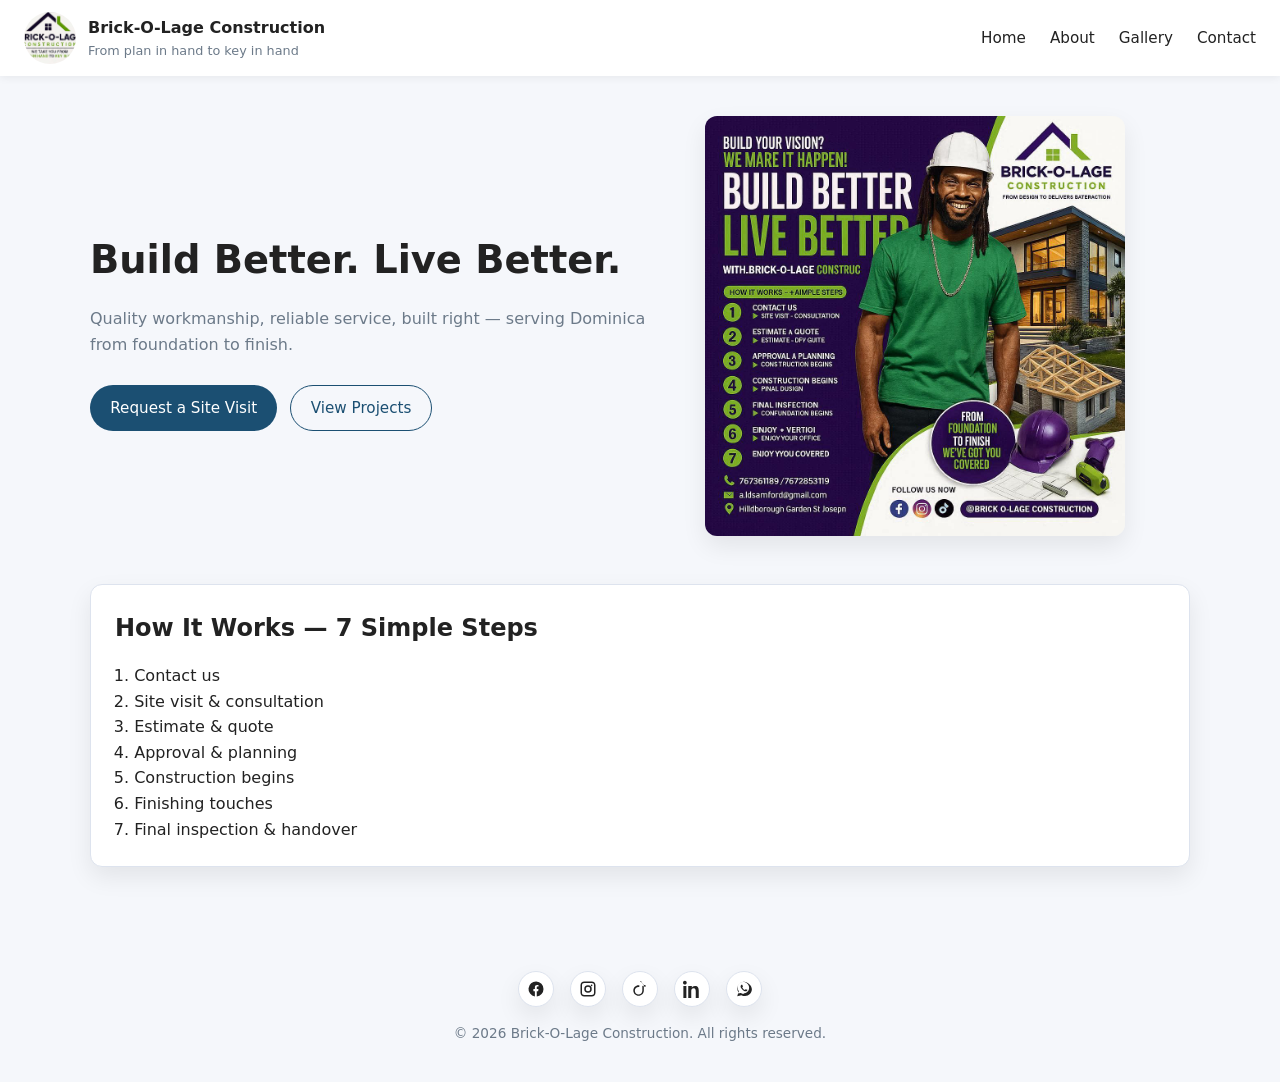
==== commit 3fc49d81: "added socials to the footer of each page, with tool tips" ====
--- a/index.html
+++ b/index.html
@@ -1,68 +1,150 @@
-<!DOCTYPE html>
+<!doctype html>
 <html lang="en">
-<head>
-  <meta charset="UTF-8" />
-  <meta name="viewport" content="width=device-width, initial-scale=1.0" />
-  <title>Brick‑O‑Lage Construction | Dominica</title>
-  <link rel="stylesheet" href="styles.css" />
-</head>
-<body>
-  <header class="site-header">
-    <div class="logo-area">
-      <img src="imgs/logo.jpeg" alt="Brick‑O‑Lage Construction logo" class="logo-img">
-      <div class="logo-text">
-        <span class="brand-name">Brick‑O‑Lage Construction</span>
-        <span class="brand-tagline">From plan in hand to key in hand</span>
+  <head>
+    <meta charset="UTF-8" />
+    <meta name="viewport" content="width=device-width, initial-scale=1.0" />
+    <title>Brick‑O‑Lage Construction | Dominica</title>
+    <link rel="stylesheet" href="styles.css" />
+  </head>
+  <body>
+    <header class="site-header">
+      <div class="logo-area">
+        <img
+          src="imgs/logo.jpeg"
+          alt="Brick‑O‑Lage Construction logo"
+          class="logo-img"
+        />
+        <div class="logo-text">
+          <span class="brand-name">Brick‑O‑Lage Construction</span>
+          <span class="brand-tagline">From plan in hand to key in hand</span>
+        </div>
       </div>
-    </div>
 
-    <button class="nav-toggle" aria-label="Open menu" aria-expanded="false">
-      <span class="nav-toggle-bar"></span>
-      <span class="nav-toggle-bar"></span>
-      <span class="nav-toggle-bar"></span>
-    </button>
+      <button class="nav-toggle" aria-label="Open menu" aria-expanded="false">
+        <span class="nav-toggle-bar"></span>
+        <span class="nav-toggle-bar"></span>
+        <span class="nav-toggle-bar"></span>
+      </button>
 
-    <nav class="main-nav">
-      <ul>
-        <li><a href="index.html">Home</a></li>
-        <li><a href="about.html">About</a></li>
-        <li><a href="gallery.html">Gallery</a></li>
-        <li><a href="contact.html">Contact</a></li>
-      </ul>
-    </nav>
-  </header>
+      <nav class="main-nav">
+        <ul>
+          <li><a href="index.html">Home</a></li>
+          <li><a href="about.html">About</a></li>
+          <li><a href="gallery.html">Gallery</a></li>
+          <li><a href="contact.html">Contact</a></li>
+        </ul>
+      </nav>
+    </header>
 
-  <main>
-    <section class="hero">
-      <div class="hero-content">
-        <h1>Build Better. Live Better.</h1>
-        <p>Quality workmanship, reliable service, built right — serving Dominica from foundation to finish.</p>
-        <a href="contact.html" class="btn btn-primary">Request a Site Visit</a>
-        <a href="gallery.html" class="btn btn-outline">View Projects</a>
+    <main>
+      <section class="hero">
+        <div class="hero-content">
+          <h1>Build Better. Live Better.</h1>
+          <p>
+            Quality workmanship, reliable service, built right — serving
+            Dominica from foundation to finish.
+          </p>
+          <a href="contact.html" class="btn btn-primary"
+            >Request a Site Visit</a
+          >
+          <a href="gallery.html" class="btn btn-outline">View Projects</a>
+        </div>
+        <div class="hero-image">
+          <img
+            src="imgs/aldin-ai-flyer.jpg"
+            alt="Brick‑O‑Lage promotional poster"
+          />
+        </div>
+      </section>
+
+      <section class="steps">
+        <h2>How It Works — 7 Simple Steps</h2>
+        <ol>
+          <li>Contact us</li>
+          <li>Site visit & consultation</li>
+          <li>Estimate & quote</li>
+          <li>Approval & planning</li>
+          <li>Construction begins</li>
+          <li>Finishing touches</li>
+          <li>Final inspection & handover</li>
+        </ol>
+      </section>
+    </main>
+
+    <footer class="site-footer">
+      <div class="footer-social">
+        <a
+          href="https://www.facebook.com/shiva.maghsoudian"
+          target="_blank"
+          aria-label="Facebook"
+          data-tooltip="Facebook"
+        >
+          <svg viewBox="0 0 24 24">
+            <path
+              d="M22 12a10 10 0 1 0-11.5 9.9v-7h-2v-3h2v-2.3c0-2 1.2-3.1 3-3.1.9 0 1.8.1 1.8.1v2h-1c-1 0-1.3.6-1.3 1.2V12h2.3l-.4 3h-1.9v7A10 10 0 0 0 22 12"
+            ></path>
+          </svg>
+        </a>
+
+        <a
+          href="https://www.instagram.com/letstalk_ir"
+          target="_blank"
+          aria-label="Instagram"
+          data-tooltip="Instagram"
+        >
+          <svg viewBox="0 0 24 24">
+            <path
+              d="M7 2C4 2 2 4 2 7v10c0 3 2 5 5 5h10c3 0 5-2 5-5V7c0-3-2-5-5-5H7zm10 2c2 0 3 1 3 3v10c0 2-1 3-3 3H7c-2 0-3-1-3-3V7c0-2 1-3 3-3h10zm-5 3a5 5 0 1 0 0 10 5 5 0 0 0 0-10zm0 2a3 3 0 1 1 0 6 3 3 0 0 1 0-6zm4.8-2.9a1.1 1.1 0 1 0 0 2.2 1.1 1.1 0 0 0 0-2.2z"
+            ></path>
+          </svg>
+        </a>
+
+        <a
+          href="https://www.tiktok.com/@misspurple.1111"
+          target="_blank"
+          aria-label="TikTok"
+          data-tooltip="TikTok"
+        >
+          <svg viewBox="0 0 24 24">
+            <path
+              d="M12 2h2c.1 1.4.8 2.7 2 3.6 1 .8 2.2 1.2 3.5 1.3v2.2c-1.6-.1-3.1-.6-4.4-1.5v6.6c0 2.8-2.3 5-5 5s-5-2.2-5-5 2.3-5 5-5c.3 0 .7 0 1 .1V7.1c-.3 0-.7-.1-1-.1-3.9 0-7 3.1-7 7s3.1 7 7 7 7-3.1 7-7V6.9c-1.3-1-2.3-2.5-2.6-4.1H12z"
+            ></path>
+          </svg>
+        </a>
+
+        <a
+          href="https://www.linkedin.com/in/shiva-maghsoudian-6784a12a2/"
+          target="_blank"
+          aria-label="LinkedIn"
+          data-tooltip="LinkedIn"
+        >
+          <svg viewBox="0 0 24 24">
+            <path
+              d="M4.98 3.5C4.98 4.88 3.86 6 2.5 6S0 4.88 0 3.5 1.12 1 2.5 1s2.48 1.12 2.48 2.5zM.5 8h4V24h-4V8zm7.5 0h3.8v2.2h.1c.5-.9 1.8-2.2 4-2.2 4.3 0 5.1 2.8 5.1 6.4V24h-4v-8.3c0-2-.1-4.6-2.8-4.6-2.8 0-3.2 2.2-3.2 4.4V24h-4V8z"
+            ></path>
+          </svg>
+        </a>
+
+        <a
+          href="https://wa.me/17673161119"
+          target="_blank"
+          aria-label="WhatsApp"
+          data-tooltip="WhatsApp"
+        >
+          <svg viewBox="0 0 32 32">
+            <path
+              d="M16 3C9.4 3 4 8.4 4 15c0 2.5.8 4.9 2.1 6.9L4 29l7.3-2.1c1.9 1 4.1 1.6 6.7 1.6 6.6 0 12-5.4 12-12S22.6 3 16 3zm0 21.8c-2.1 0-4-.6-5.6-1.6l-.4-.2-4.3 1.2 1.2-4.2-.3-.4c-1.2-1.7-1.9-3.7-1.9-5.8 0-5.6 4.6-10.2 10.2-10.2s10.2 4.6 10.2 10.2-4.6 10.2-10.2 10.2zm5.6-7.5c-.3-.1-1.7-.8-2-1-.3-.1-.5-.1-.7.1-.2.3-.8 1-.9 1.1-.2.1-.3.2-.6.1-.3-.1-1.4-.5-2.6-1.6-1-1-1.6-2.2-1.8-2.5-.2-.3 0-.5.1-.6.1-.1.3-.3.4-.4.1-.1.2-.3.3-.4.1-.1.1-.2.2-.3.1-.1.1-.3 0-.5-.1-.1-.7-1.7-.9-2.3-.2-.6-.5-.5-.7-.5h-.6c-.2 0-.5.1-.8.4-.3.3-1.1 1.1-1.1 2.6s1.1 3 1.2 3.2c.1.2 2.2 3.4 5.3 4.7.7.3 1.2.5 1.6.6.7.2 1.3.2 1.8.1.6-.1 1.7-.7 1.9-1.4.2-.7.2-1.3.1-1.4-.1-.1-.3-.2-.6-.3z"
+            />
+          </svg>
+        </a>
       </div>
-      <div class="hero-image">
-        <img src="imgs/aldin-ai-flyer.jpg" alt="Brick‑O‑Lage promotional poster">
-      </div>
-    </section>
 
-    <section class="steps">
-      <h2>How It Works — 7 Simple Steps</h2>
-      <ol>
-        <li>Contact us</li>
-        <li>Site visit & consultation</li>
-        <li>Estimate & quote</li>
-        <li>Approval & planning</li>
-        <li>Construction begins</li>
-        <li>Finishing touches</li>
-        <li>Final inspection & handover</li>
-      </ol>
-    </section>
-  </main>
+      <p>
+        &copy; <span id="year"></span> Brick‑O‑Lage Construction. All rights
+        reserved.
+      </p>
+    </footer>
 
-  <footer class="site-footer">
-    <p>&copy; <span id="year"></span> Brick‑O‑Lage Construction. All rights reserved.</p>
-  </footer>
-
-  <script src="script.js"></script>
-</body>
+    <script src="script.js"></script>
+  </body>
 </html>
--- a/styles.css
+++ b/styles.css
@@ -2,7 +2,7 @@
   --color-bg: #f5f7fb;
   --color-surface: #ffffff;
   --color-primary: #1b4f72; /* deep blue */
-  --color-accent: #27ae60;  /* green */
+  --color-accent: #27ae60; /* green */
   --color-text: #222222;
   --color-muted: #6c7a89;
   --color-border: #dde3ee;
@@ -24,7 +24,13 @@
 
 body {
   margin: 0;
-  font-family: "Poppins", system-ui, -apple-system, BlinkMacSystemFont, "Segoe UI", sans-serif;
+  font-family:
+    "Poppins",
+    system-ui,
+    -apple-system,
+    BlinkMacSystemFont,
+    "Segoe UI",
+    sans-serif;
   background-color: var(--color-bg);
   color: var(--color-text);
   line-height: 1.6;
@@ -267,7 +273,9 @@
   cursor: pointer;
   border: 1px solid var(--color-border);
   background-color: var(--color-surface);
-  transition: transform 0.2s ease, filter 0.2s ease;
+  transition:
+    transform 0.2s ease,
+    filter 0.2s ease;
 }
 
 .gallery-grid img:hover,
@@ -347,7 +355,128 @@
   background-color: var(--color-surface);
 }
 
+.social-icons {
+  display: flex;
+  gap: 1rem;
+  margin-top: 1rem;
+}
+
+.social-icons a {
+  display: inline-flex;
+  width: 38px;
+  height: 38px;
+  padding: 8px;
+  border-radius: 50%;
+  background-color: var(--color-surface);
+  border: 1px solid var(--color-border);
+  box-shadow: var(--shadow-soft);
+  transition:
+    transform 0.2s ease,
+    background-color 0.2s ease;
+}
+
+.social-icons a:hover,
+.social-icons a:focus {
+  transform: scale(1.1);
+  background-color: var(--color-primary);
+}
+
+.social-icons svg {
+  width: 100%;
+  height: 100%;
+  fill: var(--color-text);
+}
+
+.social-icons a:hover svg {
+  fill: #ffffff;
+}
+
+/* WhatsApp brand color on hover */
+.social-icons a[aria-label="WhatsApp"]:hover {
+  background-color: #25d366; /* WhatsApp green */
+}
+
+.social-icons a[aria-label="WhatsApp"]:hover svg {
+  fill: #ffffff;
+}
+
 /* FOOTER */
+
+.footer-social {
+  display: flex;
+  justify-content: center;
+  gap: 1rem;
+  margin-bottom: 1rem;
+}
+
+.footer-social a {
+  display: inline-flex;
+  width: 36px;
+  height: 36px;
+  padding: 8px;
+  border-radius: 50%;
+  background-color: var(--color-surface);
+  border: 1px solid var(--color-border);
+  box-shadow: var(--shadow-soft);
+  transition:
+    transform 0.2s ease,
+    background-color 0.2s ease;
+}
+
+.footer-social a:hover,
+.footer-social a:focus {
+  transform: scale(1.1);
+  background-color: var(--color-primary);
+}
+
+.footer-social svg {
+  width: 100%;
+  height: 100%;
+  fill: var(--color-text);
+}
+
+.footer-social a:hover svg {
+  fill: #ffffff;
+}
+
+/* WhatsApp brand hover */
+.footer-social a[aria-label="WhatsApp"]:hover {
+  background-color: #25d366;
+}
+
+.footer-social a[aria-label="WhatsApp"]:hover svg {
+  fill: #ffffff;
+}
+
+/* Tooltip support */
+.footer-social a {
+  position: relative;
+}
+
+.footer-social a::after {
+  content: attr(data-tooltip);
+  position: absolute;
+  bottom: -32px;
+  left: 50%;
+  transform: translateX(-50%);
+  background-color: var(--color-text);
+  color: #fff;
+  padding: 4px 8px;
+  font-size: 0.7rem;
+  border-radius: 6px;
+  white-space: nowrap;
+  opacity: 0;
+  pointer-events: none;
+  transition:
+    opacity 0.2s ease,
+    transform 0.2s ease;
+}
+
+.footer-social a:hover::after,
+.footer-social a:focus::after {
+  opacity: 1;
+  transform: translateX(-50%) translateY(4px);
+}
 
 .site-footer {
   padding: 1.5rem;
@@ -369,7 +498,9 @@
     transform: translateY(-10px);
     opacity: 0;
     pointer-events: none;
-    transition: opacity 0.2s ease, transform 0.2s ease;
+    transition:
+      opacity 0.2s ease,
+      transform 0.2s ease;
   }
 
   .main-nav ul {
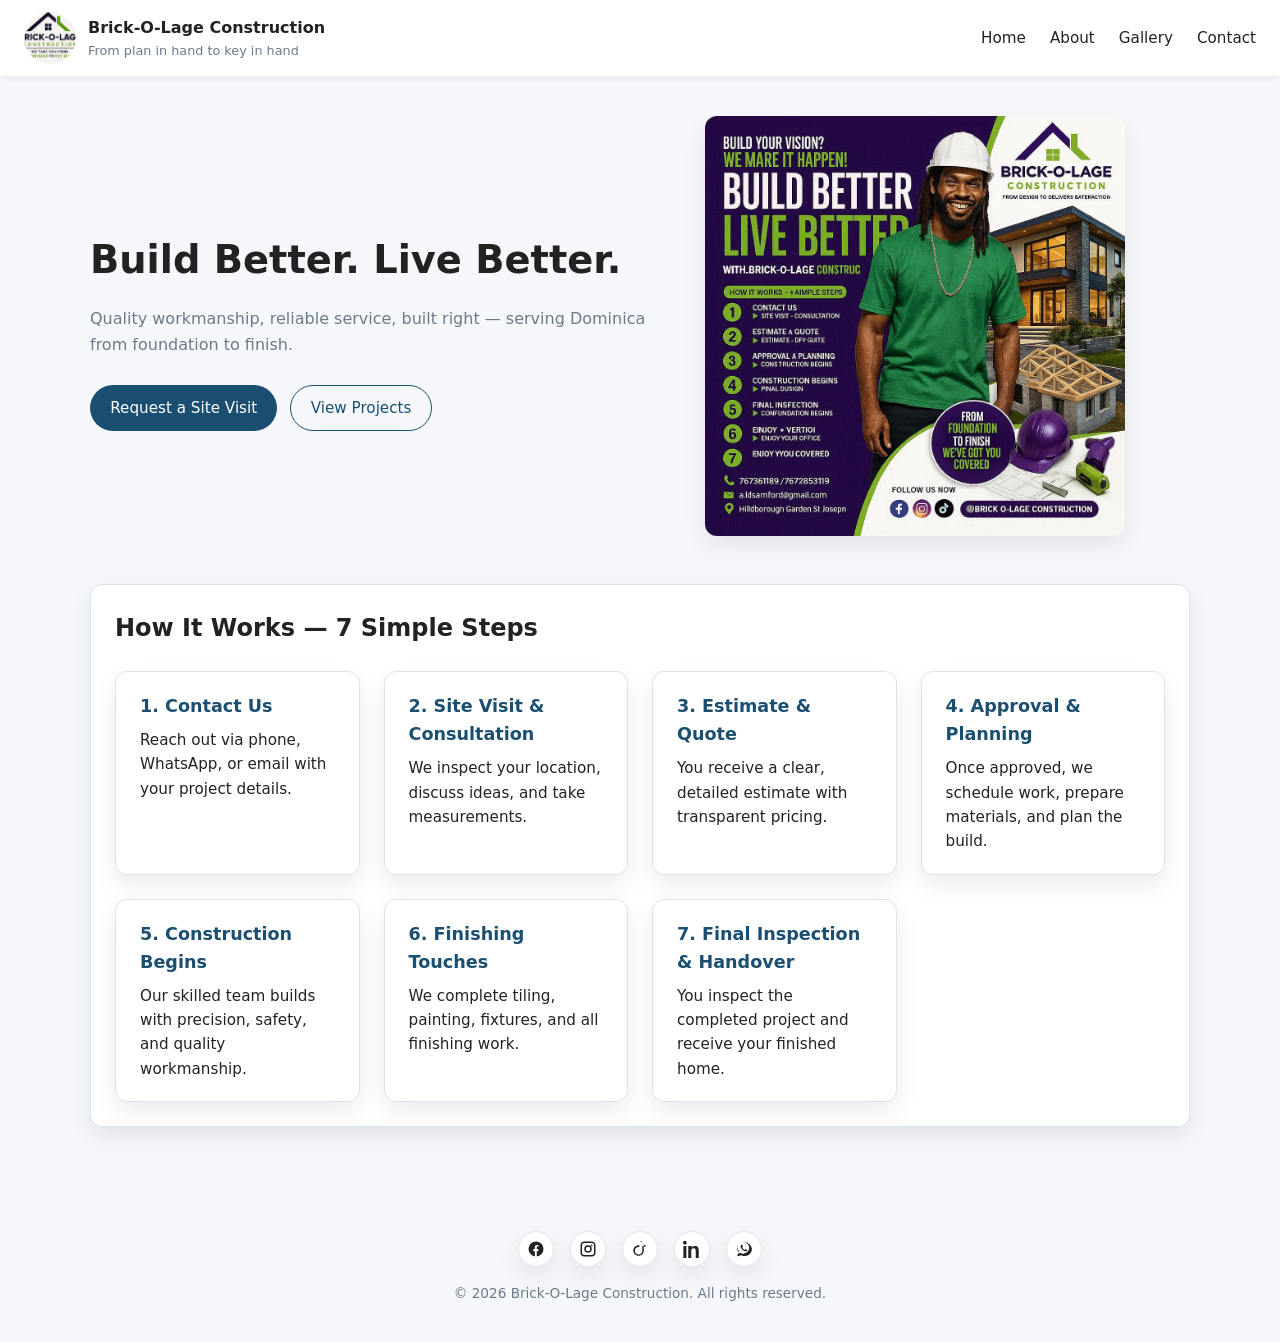
==== commit 0a9e08e5: "turned the steps section into cards" ====
--- a/index.html
+++ b/index.html
@@ -59,6 +59,63 @@
 
       <section class="steps">
         <h2>How It Works — 7 Simple Steps</h2>
+
+        <div class="steps-card-grid">
+          <div class="step-card">
+            <h3>1. Contact Us</h3>
+            <p>
+              Reach out via phone, WhatsApp, or email with your project details.
+            </p>
+          </div>
+
+          <div class="step-card">
+            <h3>2. Site Visit & Consultation</h3>
+            <p>
+              We inspect your location, discuss ideas, and take measurements.
+            </p>
+          </div>
+
+          <div class="step-card">
+            <h3>3. Estimate & Quote</h3>
+            <p>
+              You receive a clear, detailed estimate with transparent pricing.
+            </p>
+          </div>
+
+          <div class="step-card">
+            <h3>4. Approval & Planning</h3>
+            <p>
+              Once approved, we schedule work, prepare materials, and plan the
+              build.
+            </p>
+          </div>
+
+          <div class="step-card">
+            <h3>5. Construction Begins</h3>
+            <p>
+              Our skilled team builds with precision, safety, and quality
+              workmanship.
+            </p>
+          </div>
+
+          <div class="step-card">
+            <h3>6. Finishing Touches</h3>
+            <p>
+              We complete tiling, painting, fixtures, and all finishing work.
+            </p>
+          </div>
+
+          <div class="step-card">
+            <h3>7. Final Inspection & Handover</h3>
+            <p>
+              You inspect the completed project and receive your finished home.
+            </p>
+          </div>
+        </div>
+      </section>
+
+      <!-- <section class="steps">
+        <h2>How It Works — 7 Simple Steps</h2>
         <ol>
           <li>Contact us</li>
           <li>Site visit & consultation</li>
@@ -68,7 +125,7 @@
           <li>Finishing touches</li>
           <li>Final inspection & handover</li>
         </ol>
-      </section>
+      </section> -->
     </main>
 
     <footer class="site-footer">
--- a/styles.css
+++ b/styles.css
@@ -398,6 +398,61 @@
 
 .social-icons a[aria-label="WhatsApp"]:hover svg {
   fill: #ffffff;
+}
+
+/* Responsive Google Map */
+.map-container {
+  position: relative;
+  width: 100%;
+  max-width: 600px; /* keeps it from being too wide */
+  margin: 0 auto; /* centers it */
+  overflow: hidden;
+  border-radius: 12px;
+  box-shadow: var(--shadow-soft);
+}
+
+.map-container iframe {
+  width: 100%;
+  height: 350px;
+  border: 0;
+  display: block;
+}
+
+/* Steps as Cards */
+.steps-card-grid {
+  display: grid;
+  grid-template-columns: repeat(auto-fit, minmax(240px, 1fr));
+  gap: 1.5rem;
+  margin-top: 1.5rem;
+}
+
+.step-card {
+  background-color: var(--color-surface);
+  border-radius: var(--radius-md);
+  padding: 1.25rem 1.5rem;
+  box-shadow: var(--shadow-soft);
+  border: 1px solid var(--color-border);
+  transition:
+    transform 0.2s ease,
+    box-shadow 0.2s ease;
+}
+
+.step-card:hover {
+  transform: translateY(-4px);
+  box-shadow: 0 12px 28px rgba(0, 0, 0, 0.12);
+}
+
+.step-card h3 {
+  margin-top: 0;
+  margin-bottom: 0.5rem;
+  font-size: 1.1rem;
+  color: var(--color-primary);
+}
+
+.step-card p {
+  margin: 0;
+  color: var(--color-text);
+  font-size: 0.95rem;
 }
 
 /* FOOTER */
